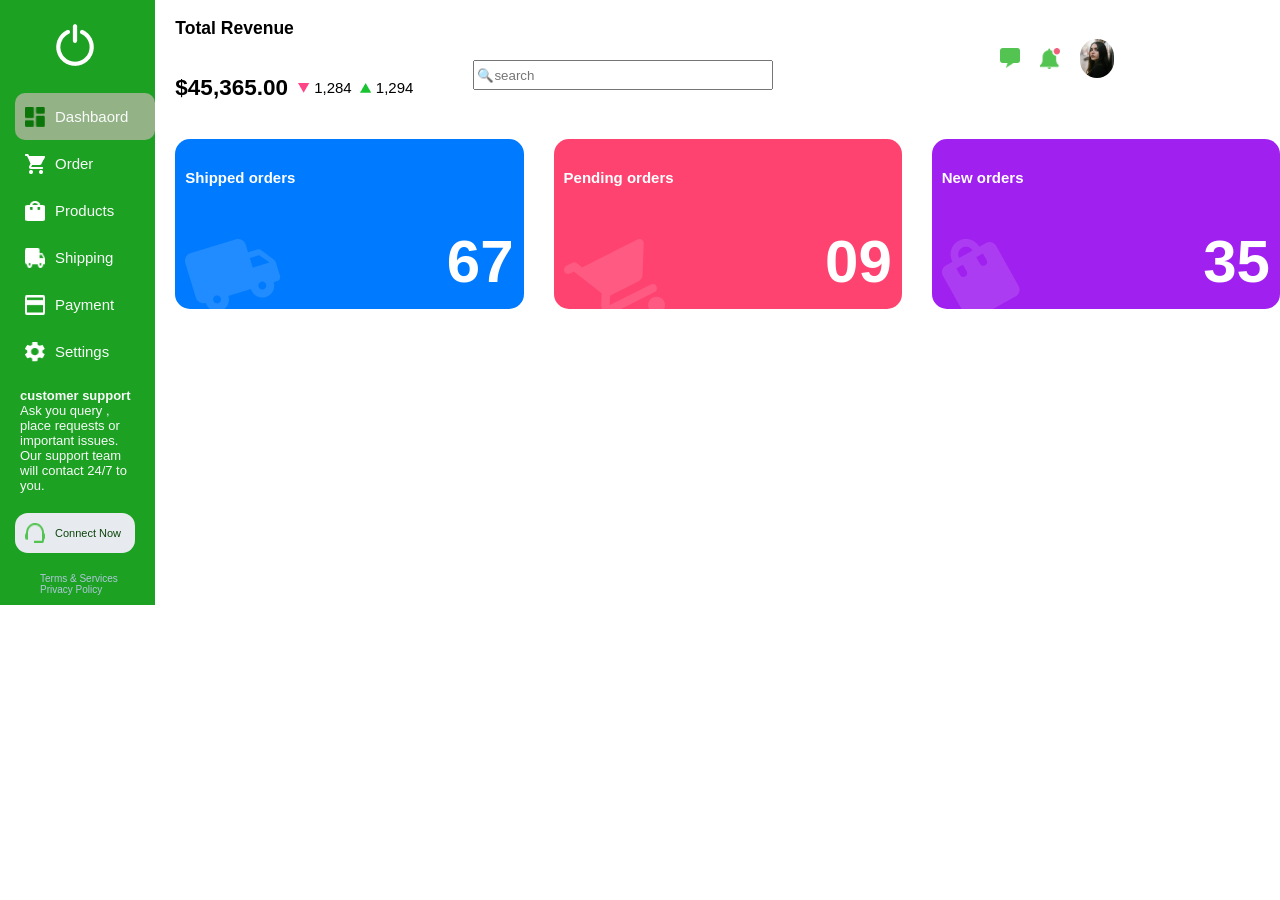
==== index.html @ 6d3da2c8 "updated page" ====
<!DOCTYPE html>
<html lang="en">
<head>
    <meta charset="UTF-8">
    <meta name="viewport" content="width=device-width, initial-scale=1.0">
    <title>Dashboard</title>
    <link rel="stylesheet" href="style.css">
</head>
<body>
    <!-- Main dashbaord -->
    
    <div class="main-dashbaord">
        <!-- side bar -->
        <aside class="side-bar">

                <img class="power" src="side-bar-icons/fluent_power-24-filled.png" alt="logo" class="logo">

            <!-- Navbar items from dashbaord to settings -->
            <div class="nav-links">
                
                <div class="nav-item dash">
                    <img src="/images/Vector.png" alt="">
                    <p>Dashbaord</p>
                </div>
                <div class="nav-item">
                    <img src="side-bar-icons/Vector.png" alt="">
                    <p>Order </p>
                </div>
                <div class="nav-item">
                    <img src="side-bar-icons/Vector-1.png" alt="">
                    <p>Products</p>
                </div>
                <div class="nav-item">
                    <img src="side-bar-icons/Vector-4.png" alt="">
                    <p>Shipping</p>
                </div>
                <div class="nav-item">
                    <img src="side-bar-icons/Vector-2.png" alt="">
                    <p>Payment</p>
                </div>
                <div class="nav-item">
                    <img src="side-bar-icons/Vector-3.png" alt="">
                    
                    <p>Settings</p>
                </div>


            </div>

            <!-- en of navbar items -->
             <div class="nav-text">
                    <p> <strong>customer support</strong> <br> Ask you query , place requests or important issues. Our support team will contact 24/7 to you. </p>
             </div>
                    <div class="nav-item connN">
                        <img src="images/Vector (11).png" alt="">
                        <p>Connect Now</p>
                    </div>

                    <p class="fade">Terms & Services <br> Privacy Policy</p>
            
        </aside>

        <!-- main dashbaord content -->
        <main class="main-content">

            <div class="st-section">
                <div>
                    <h3>Total Revenue</h3>
                    <div class="ballance">
                        <h2>$45,365.00</h2>
                        <div class="ballance-sub">
                            <div>
                                <img src="/images/Polygon 1.png" alt="red down arrow">
                                1,284
                            </div>
                            <div>
                                <img src="/images/Polygon 2.png" alt="green up arrow">
                                1,294
                            </div>
                        </div>
                    </div>
                </div>
                <div>
                    <input class="search" type="search" placeholder="🔍search" name="search" id="">
                </div>
                <div class="user-col">
                    <div>
                        <img class="fit" src="/images/Vector (7).png" alt="message icon">
                    </div>
                    <div>
                        <img class="fit" src="/images/Group 3.png" alt="notification bell icon">
                    </div>
                    <div>
                        <img class="rnd-user" src="/images/user.jpg" alt="image of rnd user">
                    </div>
                </div>
            </div>
            <div class="nd-section">
                <div class="cards">
                    <div class="card blue">
                        <h4>Shipped orders</h4>
                        <div><h1>67</h1></div>
                        <img src="images/Vector (8).png" alt="" />
                    </div>
                    <div class="card pink">
                        <h4>Pending orders</h4>
                        <div><h1>09</h1></div>
                        <img src="images/Vector (9).png" alt="" />
                    </div>
                    <div class="card purple">
                        <h4>New orders</h4>
                        <div><h1>35</h1></div>
                        <img src="images/Vector (10).png" alt="" />
                    </div>
                 </div>
            </div>

        </main>
    </div>
</body>
</html>
---- style.css ----
html {
    font-size: 62.5%;
}
body{
    margin: 0rem;
    font-family: "Poppins", sans-serif;
    font-size: 1.5rem;
}
.main-dashbaord {
    width: 100%;
    display: flex;
}
/* ------------------------------------------------ */
/* css for side bar */
.side-bar {
    background-color: rgb(28, 161, 35);
    width: 18rem;
    color: rgb(249, 250, 250);
    gap: 3rem;
    padding-right: 0px;
    
}

.nav-item {
    display: flex;
    
    margin-left: 1.5rem;
    text-align: center;
    align-items: center;
}
.power {
    margin-left: 5rem;
    margin-bottom: 2rem;
    margin-top: 2rem;
}
.nav-item img {
    padding: 1rem;
    height: 2rem;
    width: 2rem;
}


.dash {
    background-color: rgba(198, 187, 177, 0.7);
    width: 14rem;
    border-radius: 1rem;
}

.nav-text {
    font-size: 1.3rem;
    margin-left: 2rem;
    margin-right: 2rem;
    margin-bottom: 2rem;
}

.fade {
    color: rgb(177, 199, 219);
    font-size: 1rem;
    margin-left: 4rem;
    
}

.connN {
    background-color: rgb(231, 235, 240);
    color: #0d440a;
    width: 12rem;
    display: flex;
    font-size: 1.1rem;
    border-radius: 1.3rem;
    margin-bottom: 2rem;
}
/* end of css for side bar */
/* ------------------------------- */

/* :start of css for main content of dashboard */
.main-content {
    margin-left: 2rem;
    width: 100%;
}

/* css for 1st section */
.ballance {
    display: flex;
    align-items: center;
    gap: 1rem;
    margin-top: 0px;
}

.ballance-sub {
    display: flex;
    gap: 0.8rem;
}

.search {
    width: 30rem;
    height: 3rem ;
    margin-top: 6rem;
}

.st-section {
    display: flex;
    gap: 6rem;
}

.user-col {
    display: flex;
    gap: 2rem;
    align-items: center;
    margin-left: auto;
    margin-right: auto;
}

.rnd-user {
    width: 3.4rem;
    border-radius: 3rem;
}

.fit {
    width: 2rem;
}

/* end of css for 1st section */
/* --------------------------------- */
/* reedited css for 2nd section */
.cards {
  display: grid;
  grid-template-columns: repeat(3, 1fr);
  gap: 30px;
  margin-top: 20px;
  position: relative;
  z-index: 3;
}

.card {
  padding: 10px;
  color: white;
  border-radius: 15px;
  height: 15rem;
}

.card h1 {
  font-size: 60px;
  text-align: right;
}

.card img {
  position: absolute;
  top: 10rem;
}
.blue {
  background: #007bff;
}
.pink {
  background: #ff4370;
}
.purple {
  background: #a020f0;
}
.white {
  border: 1px solid #999898;
}
/* end of 2nd section */
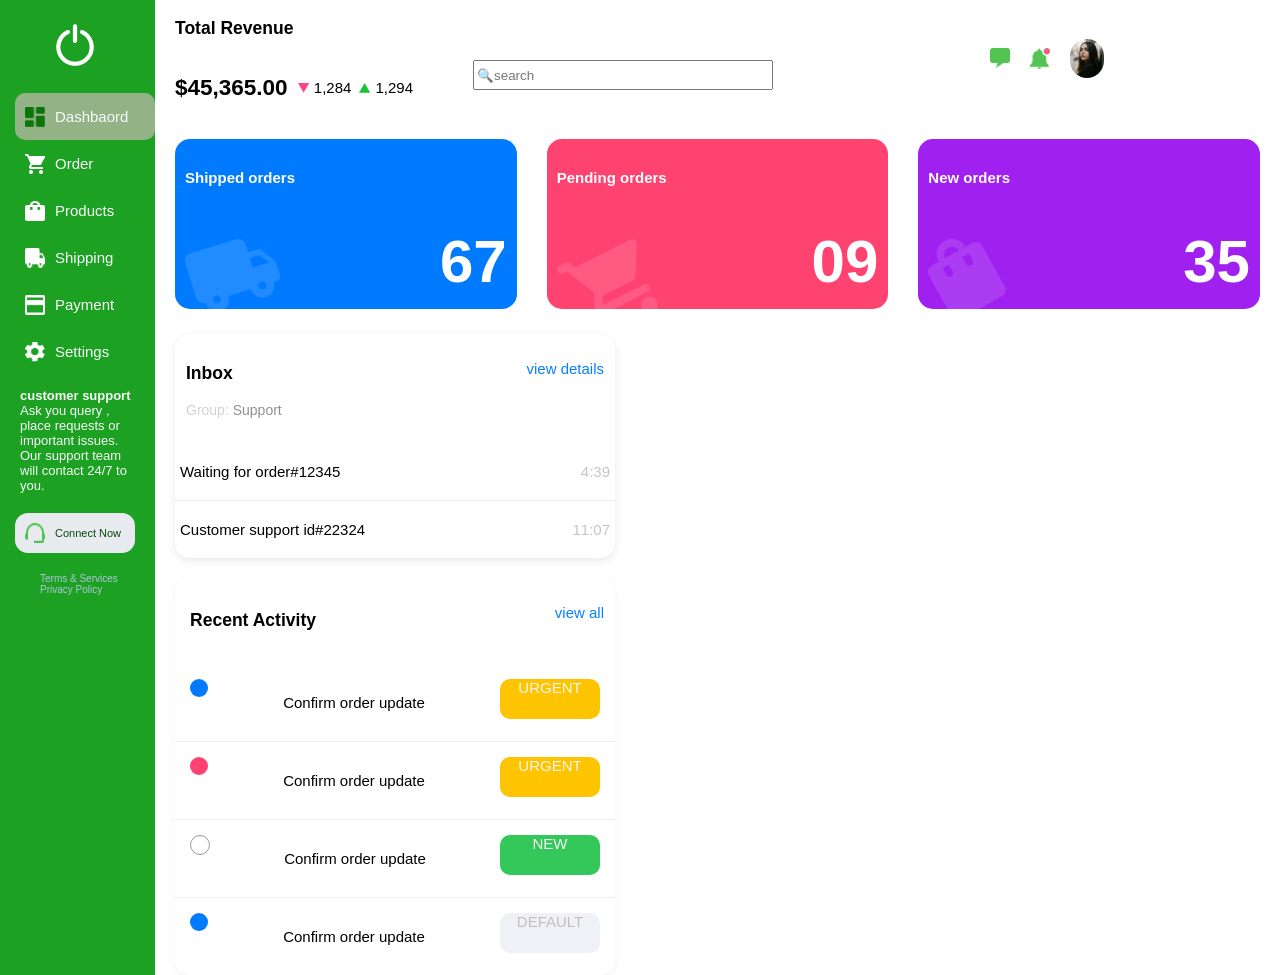
==== commit 03ce4f2a: "updated project  site" ====
--- a/index.html
+++ b/index.html
@@ -19,7 +19,7 @@
             <div class="nav-links">
                 
                 <div class="nav-item dash">
-                    <img src="/images/Vector.png" alt="">
+                    <img src="images/Vector.png" alt="">
                     <p>Dashbaord</p>
                 </div>
                 <div class="nav-item">
@@ -51,18 +51,18 @@
              <div class="nav-text">
                     <p> <strong>customer support</strong> <br> Ask you query , place requests or important issues. Our support team will contact 24/7 to you. </p>
              </div>
+             <div class="end">
                     <div class="nav-item connN">
                         <img src="images/Vector (11).png" alt="">
                         <p>Connect Now</p>
                     </div>
-
                     <p class="fade">Terms & Services <br> Privacy Policy</p>
-            
+             </div>
         </aside>
 
         <!-- main dashbaord content -->
         <main class="main-content">
-
+            <!-- start of first section -->
             <div class="st-section">
                 <div>
                     <h3>Total Revenue</h3>
@@ -70,11 +70,11 @@
                         <h2>$45,365.00</h2>
                         <div class="ballance-sub">
                             <div>
-                                <img src="/images/Polygon 1.png" alt="red down arrow">
+                                <img src="images/Polygon 1.png" alt="red down arrow">
                                 1,284
                             </div>
                             <div>
-                                <img src="/images/Polygon 2.png" alt="green up arrow">
+                                <img src="images/Polygon 2.png" alt="green up arrow">
                                 1,294
                             </div>
                         </div>
@@ -85,16 +85,19 @@
                 </div>
                 <div class="user-col">
                     <div>
-                        <img class="fit" src="/images/Vector (7).png" alt="message icon">
+                        <img class="fit" src="images/Vector (7).png" alt="message icon">
                     </div>
                     <div>
-                        <img class="fit" src="/images/Group 3.png" alt="notification bell icon">
+                        <img class="fit" src="images/Group 3.png" alt="notification bell icon">
                     </div>
                     <div>
-                        <img class="rnd-user" src="/images/user.jpg" alt="image of rnd user">
+                        <img class="rnd-user" src="images/user.jpg" alt="image of rnd user">
                     </div>
                 </div>
             </div>
+            <!-- end of first section  -->
+     <!------- ------------------------------------------------- -->
+            <!-- Start of second section  -->
             <div class="nd-section">
                 <div class="cards">
                     <div class="card blue">
@@ -114,7 +117,60 @@
                     </div>
                  </div>
             </div>
+            <!-- end of the second section  -->
+        <!-- --------------------------------------------  -->
+         <!-- start of third section -->
+          <div class="rd-section">
+                <div class="inbox-section">
+                    <div class="order">
+                        <div class="st-inbox">
+                            <div id="inbox-head">
+                                <h3>Inbox</h3>
+                                <p>Group: <span class="grey-text">Support</span></p>
+                            </div>
+                            <p class="p-blue">view details</p>
+                        </div>
+                        <div class="nd-inbox">
+                            <p>Waiting for order#12345</p>
+                            <p>4:39</p>
+                        </div>
+                        <div class="nd-inbox">
+                            <p>Customer support id#22324</p>
+                            <p>11:07</p>
+                        </div>
+                    </div>
+                </div>
+                <!-- start of sub-section of third section -->
 
+                <div class="sub-rd-section-activity">
+                            <div class="activity-head">
+                                <h3>Recent Activity</h3>
+                                <p class="p-blue">view all</p>
+                            </div>
+                            <div class="activity-item">
+                                <span class="dot blue"></span>
+                                <p>Confirm order update</p>
+                                <span class="tag urgent">URGENT</span>
+                            </div>
+                            <div class="activity-item">
+                                <span class="dot pink"></span>
+                                <p>Confirm order update</p>
+                                <span class="tag urgent">URGENT</span>
+                            </div>
+                            <div class="activity-item">
+                                <span class="dot white"></span>
+                                <p>Confirm order update</p>
+                                <span class="tag new">NEW</span>
+                            </div>
+                            <div class="activity-item">
+                                <span class="dot blue"></span>
+                                <p>Confirm order update</p>
+                                <span class="tag default">DEFAULT</span>
+                            </div>
+                </div>
+          </div>
+          <!-- end of third section -->
+    <!-- -------------------------------------  -->
         </main>
     </div>
 </body>
--- a/style.css
+++ b/style.css
@@ -69,12 +69,17 @@
     border-radius: 1.3rem;
     margin-bottom: 2rem;
 }
+
+.end {
+    margin-top: auto;
+}
 /* end of css for side bar */
 /* ------------------------------- */
 
 /* :start of css for main content of dashboard */
 .main-content {
     margin-left: 2rem;
+    margin-right: 2rem;
     width: 100%;
 }
 
@@ -125,16 +130,16 @@
 .cards {
   display: grid;
   grid-template-columns: repeat(3, 1fr);
-  gap: 30px;
-  margin-top: 20px;
+  gap: 3rem;
+  margin-top: 2rem;
   position: relative;
   z-index: 3;
 }
 
 .card {
-  padding: 10px;
-  color: white;
-  border-radius: 15px;
+  padding: 1rem;
+  color: rgb(255, 255, 255);
+  border-radius: 1.5rem;
   height: 15rem;
 }
 
@@ -159,4 +164,117 @@
 .white {
   border: 1px solid #999898;
 }
-/* end of 2nd section */+/* end of 2nd section */
+/* ------------------------------------------- */
+/* start of third section  */
+
+.inbox-section {
+  width: 44rem;
+  background: rgb(255, 255, 255);
+  border-radius: 1.5rem;
+  box-shadow: 0 3px 10px rgba(0, 0, 0, 0.09);
+  margin-top: 2.5rem;
+}
+
+.order {
+  z-index: 2;
+  position: relative;
+}
+
+.st-inbox,.nd-inbox {
+  display: flex;
+  justify-content: space-between;
+}
+
+.p-blue {
+  color: #087fff;
+  padding: 1.1rem;
+}
+
+.nd-inbox {
+  border-bottom: 1px solid #eceaea;
+}
+
+#inbox-head {
+  padding: 1.1rem;
+}
+
+#inbox-head p {
+    font-size: 1.4rem;
+    color: #cfd1d7;
+}
+
+.nd-inbox p {
+  padding: 0.5rem;
+}
+
+.grey-text {
+    color: #938f8f;
+}
+
+.nd-inbox p:last-child {
+  color: #c9c4c4;
+}
+
+.nd-inbox:last-child {
+  border-bottom: none;
+}
+
+/* start of sub-section of third section */
+
+.sub-rd-section-activity {
+  width: 44rem;
+  background: rgb(255, 255, 255);
+  border-radius: 1.5rem;
+  box-shadow: 0 3px 10px rgba(0, 0, 0, 0.05);
+  margin-top: 2rem;
+  z-index: 2;
+  position: relative;
+}
+
+.activity-head {
+  display: flex;
+  justify-content: space-between;
+}
+
+.activity-head h3 {
+  padding: 1.5rem;
+}
+
+.activity-item {
+  display: flex;
+  justify-content: space-between;
+  border-bottom: 1px solid #eee;
+  padding: 1.5rem;
+}
+
+.activity-item:last-child {
+  border: none;
+}
+
+.dot {
+  width: 1.8rem;
+  height: 1.8rem;
+  border-radius: 2rem;
+}
+
+.tag {
+  border-radius: 1rem;
+  color: rgb(246, 246, 246);
+  width: 10rem;
+  height: 4rem;
+  text-align: center;
+}
+
+.urgent {
+  background-color: #fec400;
+}
+.new {
+  background-color: #34c759;
+}
+.default {
+  background-color: #f0f1f7;
+  color: #c6bdbd;
+}
+
+/* end of 3rd section  */
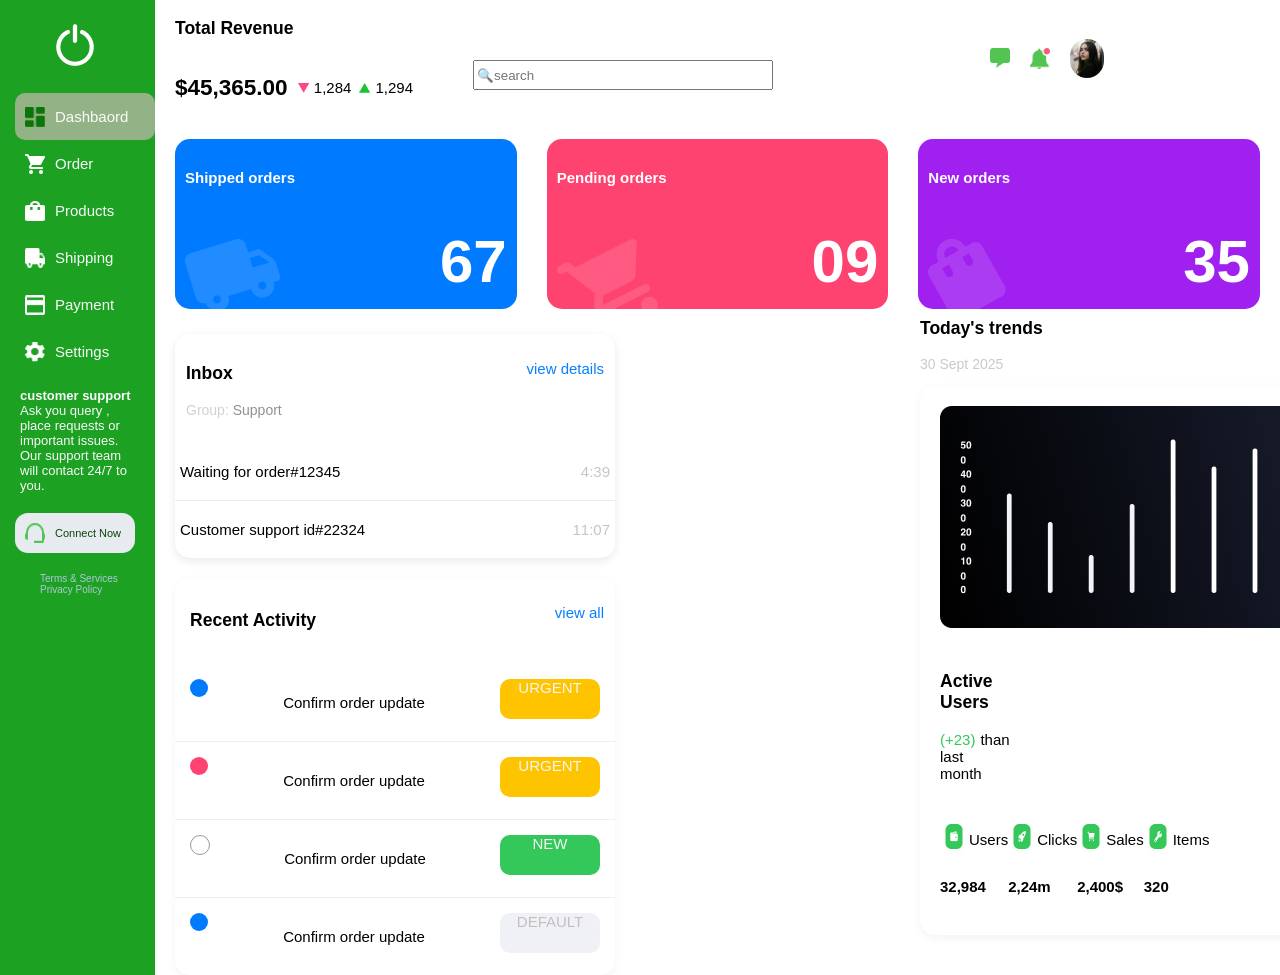
==== commit 5283714a: "updated almost complete" ====
--- a/index.html
+++ b/index.html
@@ -171,6 +171,67 @@
           </div>
           <!-- end of third section -->
     <!-- -------------------------------------  -->
+     <!-- start of fourth section  -->
+      <div>
+            <div class="trends-users">
+            <div class="trends">
+                <h3>Today's trends</h3>
+                <p>30 Sept 2025</p>
+            </div>
+            
+            
+            <div class="over-03">
+                <img src="images/Graph.png" alt="" />
+                <div class="active-users">
+                <div>
+                <h3>Active Users</h3>
+                <p><span class="green-text">(+23)</span>than last month</p>
+                </div>
+                <div class="user-stats">
+                <div class="stats">
+                    <div class="stats-top">
+                    <img src="images/Icon.png" alt="" />
+                    <span>Users</span>
+                    </div>
+                    <div class="stats-middle">
+                    <h4>32,984</h4>
+                    </div>
+                </div>
+
+                <div class="stats">
+                    <div class="stats-top">
+                    <img src="images/Icon (1).png" alt="" />
+                    <span>Clicks</span>
+                    </div>
+                    <div class="stats-middle">
+                    <h4>2,24m</h4>
+                    </div>
+                </div>
+
+                <div class="stats">
+                    <div class="stats-top">
+                    <img src="images/Icon (2).png" alt="" />
+                    <span>Sales</span>
+                    </div>
+                    <div class="stats-middle">
+                    <h4>2,400$</h4>
+                    </div>
+                </div>
+
+                <div class="stats">
+                    <div class="stats-top">
+                    <img src="images/Icon (3).png" alt="" />
+                    <span>Items</span>
+                    </div>
+                    <div class="stats-middle">
+                    <h4>320</h4>
+                    </div>
+                </div>
+                </div>
+            </div>
+            </div>
+            </div>       
+      </div>
         </main>
     </div>
 </body>
--- a/style.css
+++ b/style.css
@@ -277,4 +277,53 @@
   color: #c6bdbd;
 }
 
-/* end of 3rd section  */+/* end of 3rd section  */
+/* --------------------------------------- */
+/* start of fourth section  */
+.trends-users {
+  width: 450px;
+  background: transparent;
+  margin-top: 30px;
+  padding: 20px 20px;
+  position: absolute;
+  top: 250px;
+  left: 900px;
+  z-index: 1;
+}
+
+.over-03 {
+  background: white;
+  border-radius: 15px;
+  box-shadow: 0 3px 10px rgba(0, 0, 0, 0.05);
+  position: relative;
+  padding: 20px 420px 20px 20px;
+}
+
+.trends img,
+.active-users,
+.user-stats {
+  margin-top: 40px;
+}
+
+.trends p {
+    color: #c9cace;
+    font-size: 14px;
+}
+
+.user-stats,
+.stats-top {
+  display: flex;
+}
+
+.stats-top {
+  align-items: center;
+}
+
+.user-stats {
+  justify-content: space-between;
+}
+
+.green-text {
+  color: #34c759;
+  padding-right: 5px;
+}
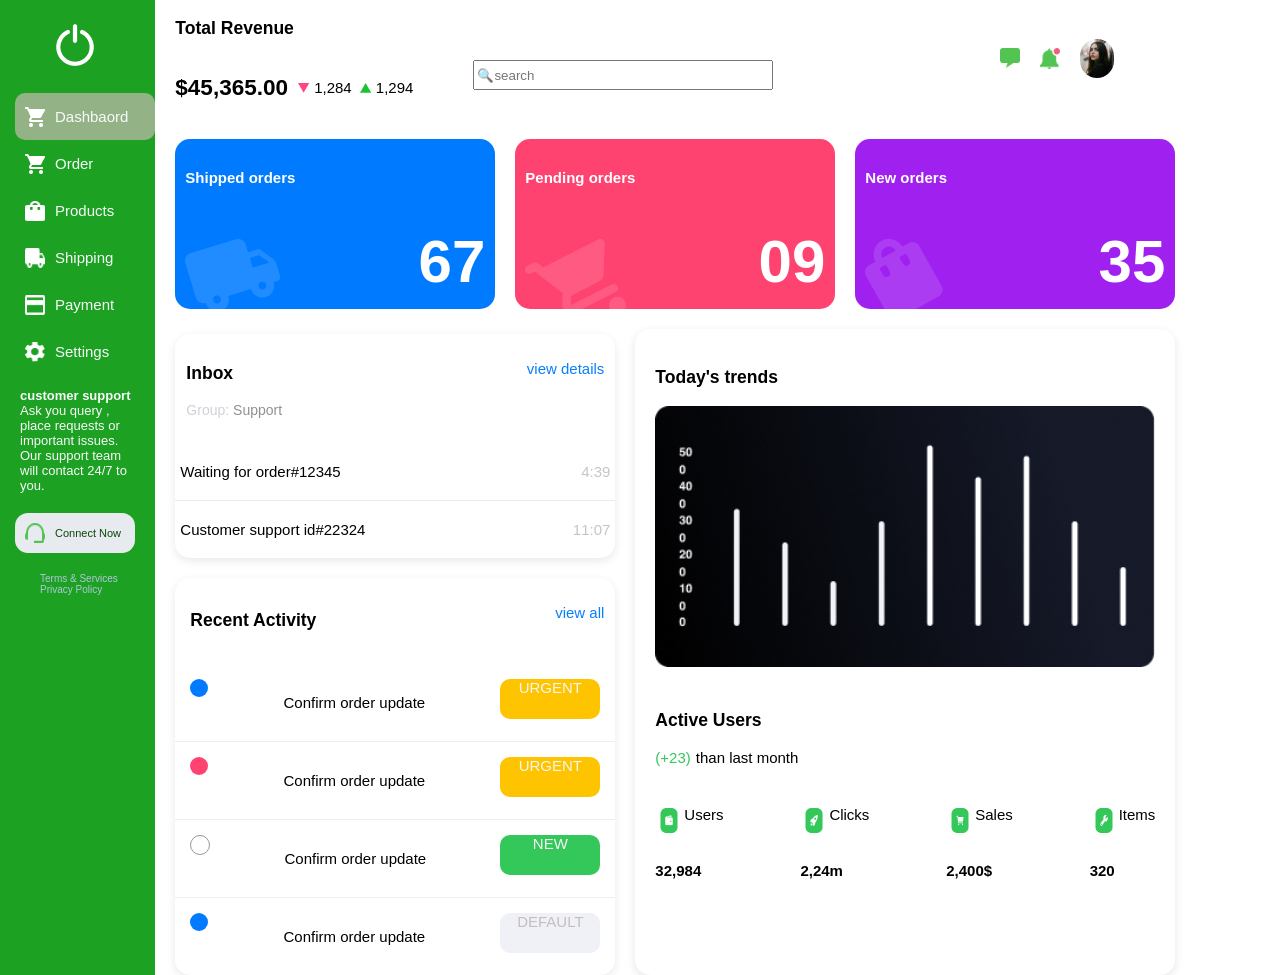
==== commit 7700e6ba: "update of dashboard project" ====
--- a/index.html
+++ b/index.html
@@ -5,6 +5,7 @@
     <meta name="viewport" content="width=device-width, initial-scale=1.0">
     <title>Dashboard</title>
     <link rel="stylesheet" href="style.css">
+    <link rel="stylesheet" href="update.css">
 </head>
 <body>
     <!-- Main dashbaord -->
@@ -13,7 +14,7 @@
         <!-- side bar -->
         <aside class="side-bar">
 
-                <img class="power" src="side-bar-icons/fluent_power-24-filled.png" alt="logo" class="logo">
+                <img class="power" src="images/fluent_power-24-filled.png" alt="logo" class="logo">
 
             <!-- Navbar items from dashbaord to settings -->
             <div class="nav-links">
@@ -23,23 +24,23 @@
                     <p>Dashbaord</p>
                 </div>
                 <div class="nav-item">
-                    <img src="side-bar-icons/Vector.png" alt="">
+                    <img src="images/Vector.png" alt="">
                     <p>Order </p>
                 </div>
                 <div class="nav-item">
-                    <img src="side-bar-icons/Vector-1.png" alt="">
+                    <img src="images/Vector-1.png" alt="">
                     <p>Products</p>
                 </div>
                 <div class="nav-item">
-                    <img src="side-bar-icons/Vector-4.png" alt="">
+                    <img src="images/Vector-4.png" alt="">
                     <p>Shipping</p>
                 </div>
                 <div class="nav-item">
-                    <img src="side-bar-icons/Vector-2.png" alt="">
+                    <img src="images/Vector-2.png" alt="">
                     <p>Payment</p>
                 </div>
                 <div class="nav-item">
-                    <img src="side-bar-icons/Vector-3.png" alt="">
+                    <img src="images/Vector-3.png" alt="">
                     
                     <p>Settings</p>
                 </div>
@@ -119,120 +120,120 @@
             </div>
             <!-- end of the second section  -->
         <!-- --------------------------------------------  -->
-         <!-- start of third section -->
-          <div class="rd-section">
-                <div class="inbox-section">
-                    <div class="order">
-                        <div class="st-inbox">
-                            <div id="inbox-head">
-                                <h3>Inbox</h3>
-                                <p>Group: <span class="grey-text">Support</span></p>
-                            </div>
-                            <p class="p-blue">view details</p>
-                        </div>
-                        <div class="nd-inbox">
-                            <p>Waiting for order#12345</p>
-                            <p>4:39</p>
-                        </div>
-                        <div class="nd-inbox">
-                            <p>Customer support id#22324</p>
-                            <p>11:07</p>
-                        </div>
-                    </div>
-                </div>
-                <!-- start of sub-section of third section -->
-
-                <div class="sub-rd-section-activity">
-                            <div class="activity-head">
-                                <h3>Recent Activity</h3>
-                                <p class="p-blue">view all</p>
-                            </div>
-                            <div class="activity-item">
-                                <span class="dot blue"></span>
-                                <p>Confirm order update</p>
-                                <span class="tag urgent">URGENT</span>
-                            </div>
-                            <div class="activity-item">
-                                <span class="dot pink"></span>
-                                <p>Confirm order update</p>
-                                <span class="tag urgent">URGENT</span>
-                            </div>
-                            <div class="activity-item">
-                                <span class="dot white"></span>
-                                <p>Confirm order update</p>
-                                <span class="tag new">NEW</span>
-                            </div>
-                            <div class="activity-item">
-                                <span class="dot blue"></span>
-                                <p>Confirm order update</p>
-                                <span class="tag default">DEFAULT</span>
-                            </div>
-                </div>
-          </div>
-          <!-- end of third section -->
-    <!-- -------------------------------------  -->
-     <!-- start of fourth section  -->
-      <div>
-            <div class="trends-users">
-            <div class="trends">
-                <h3>Today's trends</h3>
-                <p>30 Sept 2025</p>
-            </div>
-            
-            
-            <div class="over-03">
-                <img src="images/Graph.png" alt="" />
-                <div class="active-users">
-                <div>
-                <h3>Active Users</h3>
-                <p><span class="green-text">(+23)</span>than last month</p>
-                </div>
-                <div class="user-stats">
-                <div class="stats">
-                    <div class="stats-top">
-                    <img src="images/Icon.png" alt="" />
-                    <span>Users</span>
-                    </div>
-                    <div class="stats-middle">
-                    <h4>32,984</h4>
-                    </div>
-                </div>
-
-                <div class="stats">
-                    <div class="stats-top">
-                    <img src="images/Icon (1).png" alt="" />
-                    <span>Clicks</span>
-                    </div>
-                    <div class="stats-middle">
-                    <h4>2,24m</h4>
-                    </div>
-                </div>
-
-                <div class="stats">
-                    <div class="stats-top">
-                    <img src="images/Icon (2).png" alt="" />
-                    <span>Sales</span>
-                    </div>
-                    <div class="stats-middle">
-                    <h4>2,400$</h4>
-                    </div>
-                </div>
-
-                <div class="stats">
-                    <div class="stats-top">
-                    <img src="images/Icon (3).png" alt="" />
-                    <span>Items</span>
-                    </div>
-                    <div class="stats-middle">
-                    <h4>320</h4>
-                    </div>
-                </div>
-                </div>
-            </div>
-            </div>
-            </div>       
-      </div>
+        <div class="joint-rd-th">  <!--a combined div for 3rd and 4th section-->
+
+                    <!-- start of third section -->
+                    <div class="rd-section">
+                            <div class="inbox-section">
+                                <div class="order">
+                                    <div class="st-inbox">
+                                        <div id="inbox-head">
+                                            <h3>Inbox</h3>
+                                            <p>Group: <span class="grey-text">Support</span></p>
+                                        </div>
+                                        <p class="p-blue">view details</p>
+                                    </div>
+                                    <div class="nd-inbox">
+                                        <p>Waiting for order#12345</p>
+                                        <p>4:39</p>
+                                    </div>
+                                    <div class="nd-inbox">
+                                        <p>Customer support id#22324</p>
+                                        <p>11:07</p>
+                                    </div>
+                                </div>
+                            </div>
+                            <!-- start of sub-section of third section -->
+
+                            <div class="sub-rd-section-activity">
+                                        <div class="activity-head">
+                                            <h3>Recent Activity</h3>
+                                            <p class="p-blue">view all</p>
+                                        </div>
+                                        <div class="activity-item">
+                                            <span class="dot blue"></span>
+                                            <p>Confirm order update</p>
+                                            <span class="tag urgent">URGENT</span>
+                                        </div>
+                                        <div class="activity-item">
+                                            <span class="dot pink"></span>
+                                            <p>Confirm order update</p>
+                                            <span class="tag urgent">URGENT</span>
+                                        </div>
+                                        <div class="activity-item">
+                                            <span class="dot white"></span>
+                                            <p>Confirm order update</p>
+                                            <span class="tag new">NEW</span>
+                                        </div>
+                                        <div class="activity-item">
+                                            <span class="dot blue"></span>
+                                            <p>Confirm order update</p>
+                                            <span class="tag default">DEFAULT</span>
+                                        </div>
+                            </div>
+                    </div>
+                    <!-- end of third section -->
+                <!-- -------------------------------------  -->
+                <!-- start of fourth section  -->
+                <div class="th-section">
+                            <div class="th-section-hd">
+                                <h3>Today's trends</h3>
+                            </div>
+                                    <img class="th-section-hd-img" src="images/Graph.png" alt="" />
+                            <div class="active-users">
+                                    <div>
+                                        <h3>Active Users</h3>
+                                        <p><span class="green-text">(+23)</span>than last month</p>
+                                    </div>
+                                <div class="user-stats">
+                                    <div class="stats">
+                                            <div class="stop">
+                                                <img src="images/Icon.png" alt="" />
+                                                <span>Users</span>
+                                            </div>
+                                            <div>
+                                                <h4>32,984</h4>
+                                            </div>
+                                    </div>
+
+                                    <div class="stats">
+                                            <div class="stop">
+                                                <img src="images/Icon (1).png" alt="" />
+                                                <span>Clicks</span>
+                                            </div>
+                                            <div>
+                                                <h4>2,24m</h4>
+                                            </div>
+                                    </div>
+
+                                    <div class="stats">
+                                            <div class="stop">
+                                                <img src="images/Icon (2).png" alt="" />
+                                                <span>Sales</span>
+                                            </div>
+                                            <div>
+                                                <h4>2,400$</h4>
+                                            </div>
+                                    </div>
+
+                                    <div class="stats">
+                                            <div class="stop">
+                                                <img src="images/Icon (3).png" alt="" />
+                                                <span>Items</span>
+                                            </div>
+                                            <div>
+                                                <h4>320</h4>
+                                            </div>
+                                    </div>
+                                </div>
+                           </div>       
+                </div>
+          <!-- end of fourth section  -->
+    <!-- ------------------------------------------------------ -->
+        </div>
+    <!-- end of combined div for 3rd and 4th section -->
         </main>
+    <!-- --------------------------------------------------------------------------------------- -->
     </div>
 </body>
 </html>
--- a/style.css
+++ b/style.css
@@ -79,7 +79,6 @@
 /* :start of css for main content of dashboard */
 .main-content {
     margin-left: 2rem;
-    margin-right: 2rem;
     width: 100%;
 }
 
@@ -128,9 +127,8 @@
 /* --------------------------------- */
 /* reedited css for 2nd section */
 .cards {
-  display: grid;
-  grid-template-columns: repeat(3, 1fr);
-  gap: 3rem;
+  display: flex;
+  gap: 2rem;
   margin-top: 2rem;
   position: relative;
   z-index: 3;
@@ -141,6 +139,7 @@
   color: rgb(255, 255, 255);
   border-radius: 1.5rem;
   height: 15rem;
+  width: 30rem;
 }
 
 .card h1 {
@@ -166,6 +165,13 @@
 }
 /* end of 2nd section */
 /* ------------------------------------------- */
+/* css for combined div of 3rd and 4th section */
+.joint-rd-th {
+  display: flex;
+  gap: 2rem;
+}
+
+/* --------------------------------------------------- */
 /* start of third section  */
 
 .inbox-section {
@@ -176,11 +182,6 @@
   margin-top: 2.5rem;
 }
 
-.order {
-  z-index: 2;
-  position: relative;
-}
-
 .st-inbox,.nd-inbox {
   display: flex;
   justify-content: space-between;
@@ -226,10 +227,8 @@
   width: 44rem;
   background: rgb(255, 255, 255);
   border-radius: 1.5rem;
-  box-shadow: 0 3px 10px rgba(0, 0, 0, 0.05);
+  box-shadow: 0 3px 10px rgba(0, 0, 0, 0.09);
   margin-top: 2rem;
-  z-index: 2;
-  position: relative;
 }
 
 .activity-head {
@@ -280,43 +279,35 @@
 /* end of 3rd section  */
 /* --------------------------------------- */
 /* start of fourth section  */
+.th-section {
+  background: white;
+  width: 2rem;
+  border-radius: 1.5rem;
+  box-shadow: 0 3px 10px rgba(0, 0, 0, 0.1);
+  padding: 2rem;
+  width: 50rem;
+  margin-top: 2rem;
+}
+
+
 .trends-users {
-  width: 450px;
   background: transparent;
-  margin-top: 30px;
+  margin-top: 2rem;
   padding: 20px 20px;
-  position: absolute;
-  top: 250px;
-  left: 900px;
-  z-index: 1;
-}
-
-.over-03 {
-  background: white;
-  border-radius: 15px;
-  box-shadow: 0 3px 10px rgba(0, 0, 0, 0.05);
-  position: relative;
-  padding: 20px 420px 20px 20px;
-}
-
-.trends img,
+
+}
+.th-section-hd-img {
+  width: 50rem;
+}
+
 .active-users,
 .user-stats {
-  margin-top: 40px;
-}
-
-.trends p {
-    color: #c9cace;
-    font-size: 14px;
+  margin-top: 4rem;
 }
 
 .user-stats,
-.stats-top {
-  display: flex;
-}
-
-.stats-top {
-  align-items: center;
+.stop {
+  display: flex;
 }
 
 .user-stats {
